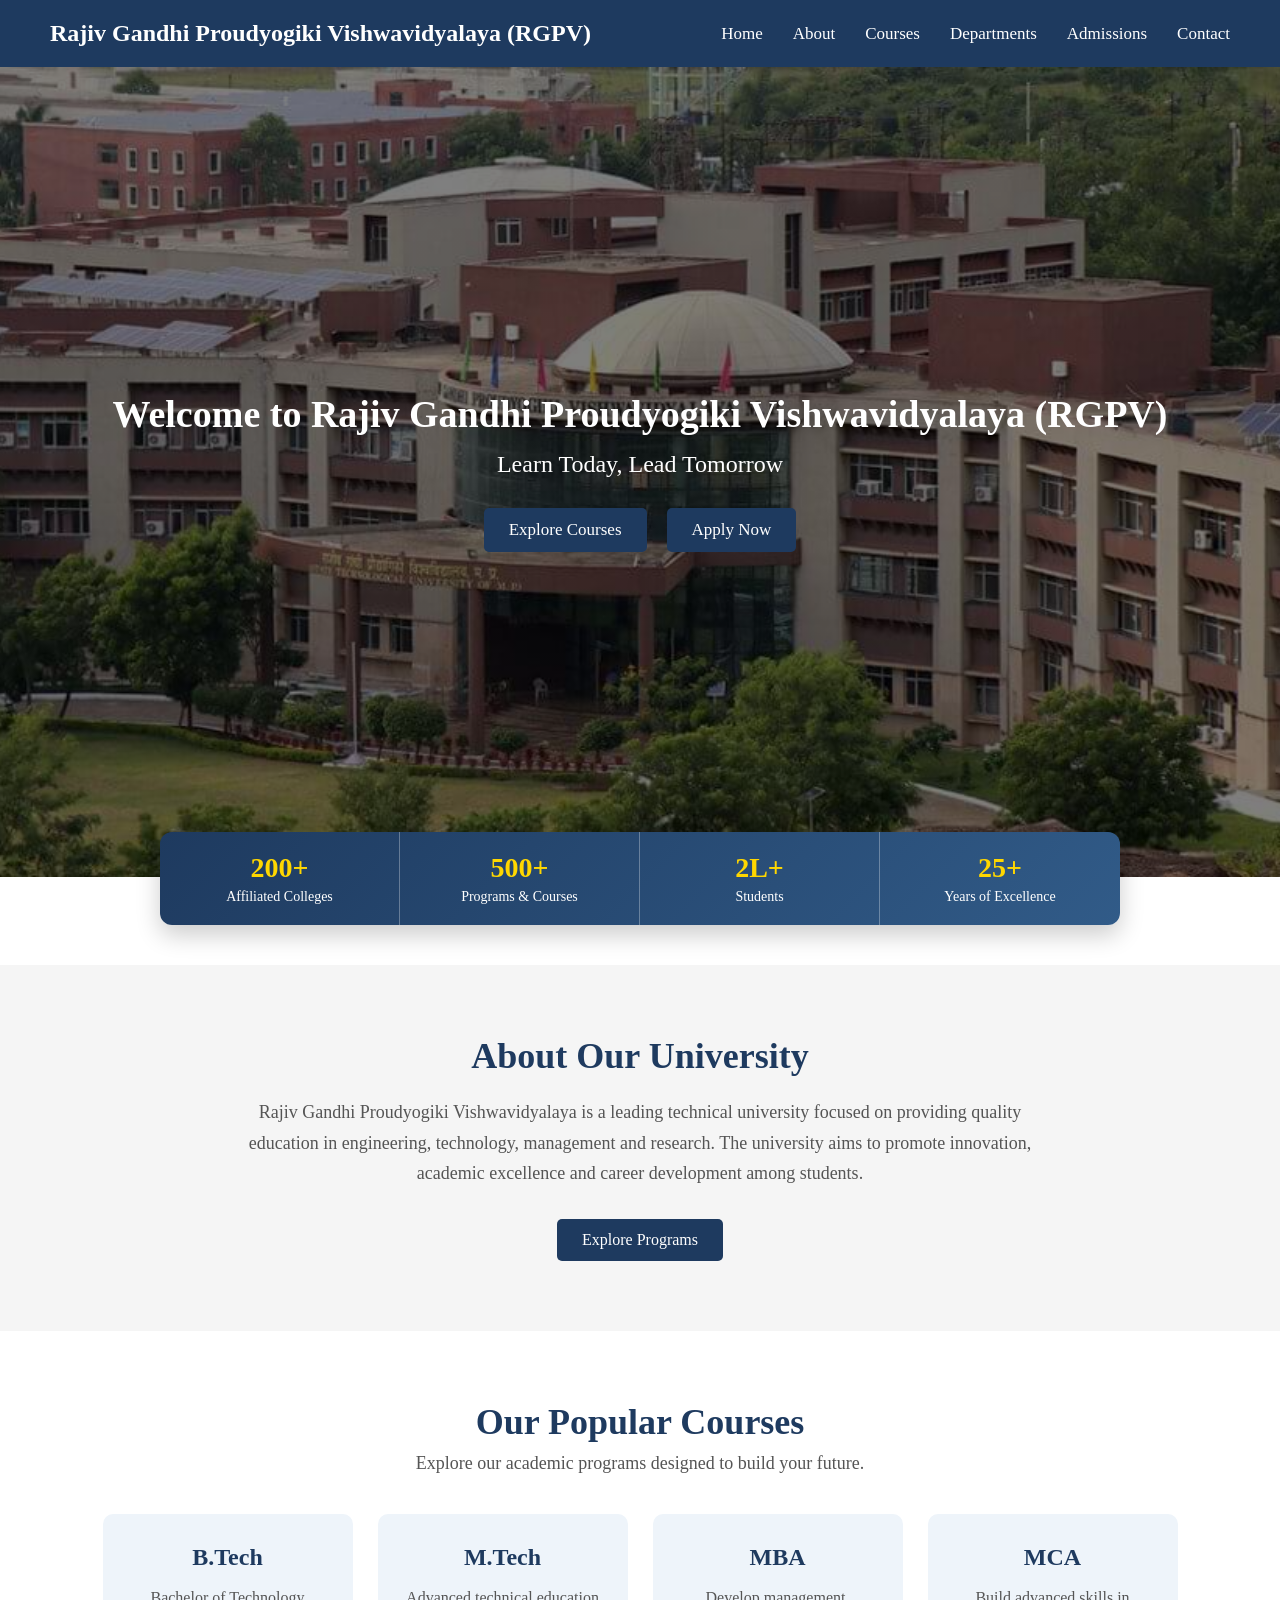
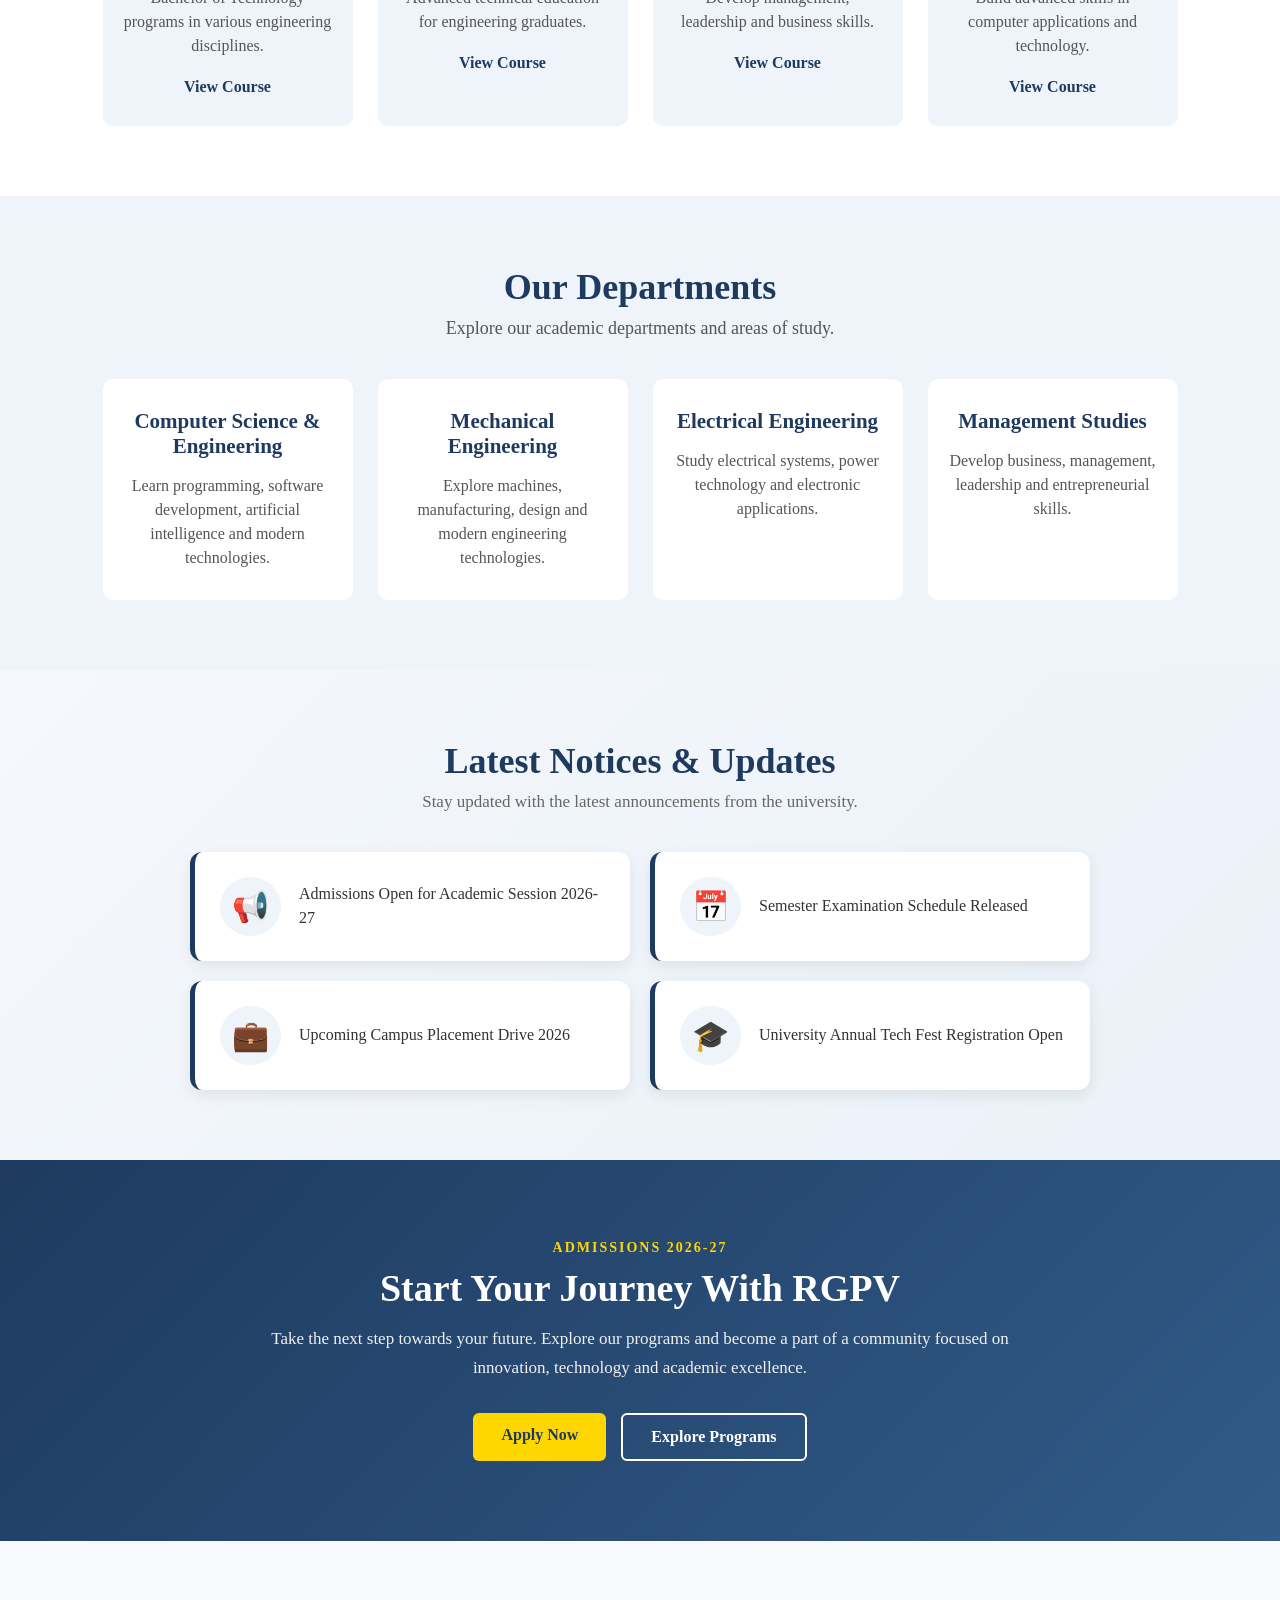
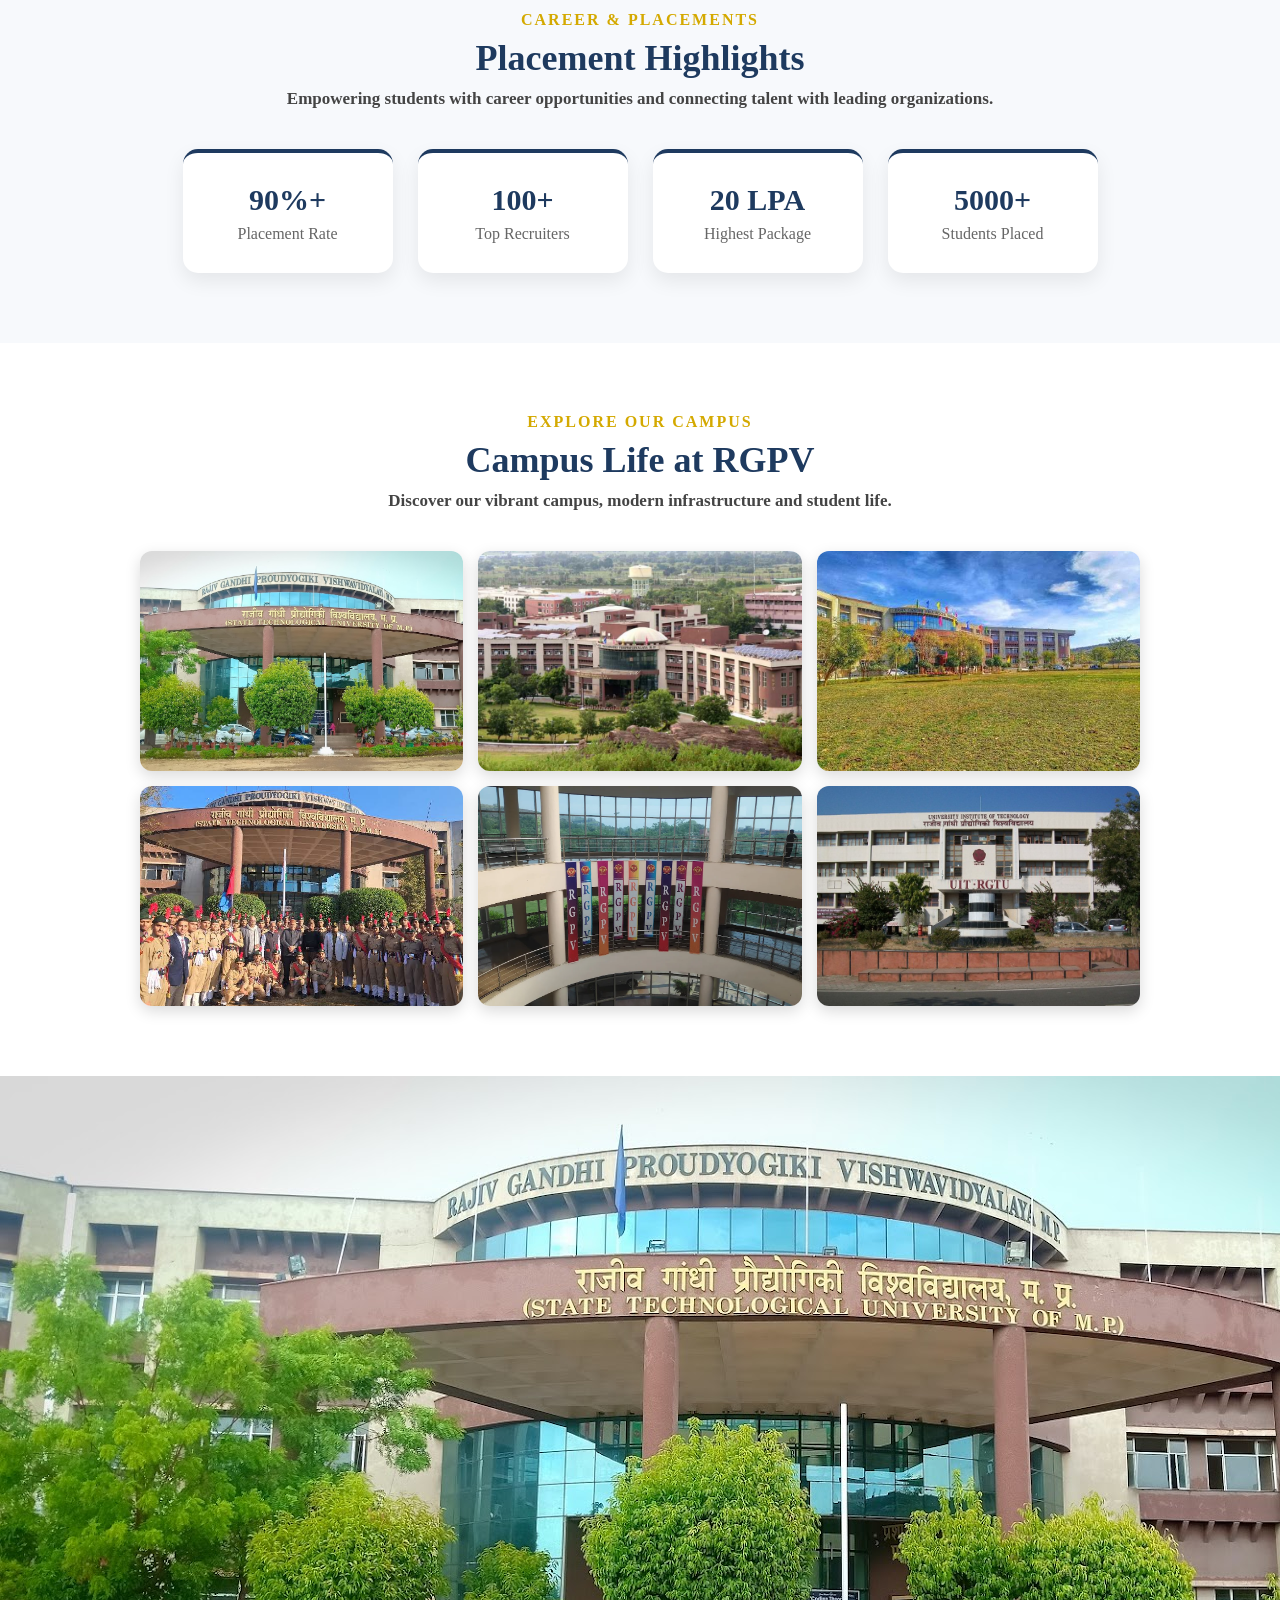
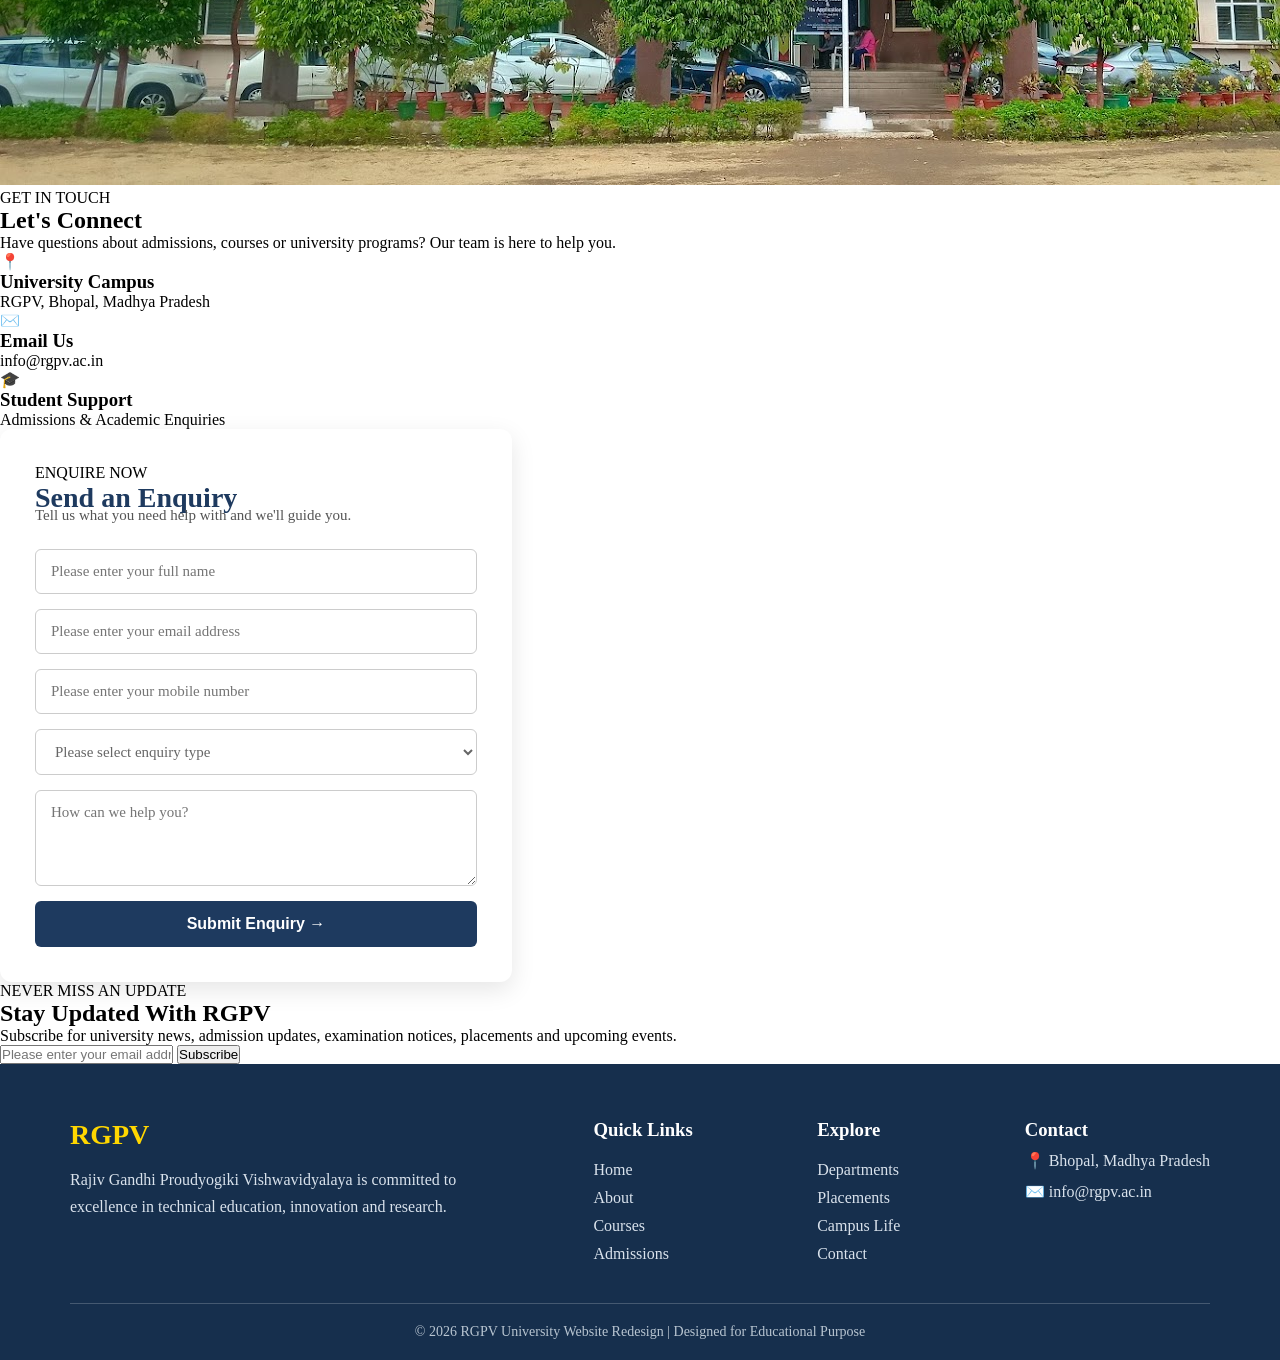
==== index.html @ 6f04a227 "Initial commit - frontend development" ====
<!DOCTYPE html>
<html lang="en">

<head>
    <meta charset="UTF-8">
    <meta name="viewport" content="width=device-width, initial-scale=1.0">

    <title>Rajiv Gandhi Proudyogiki Vishwavidyalaya (RGPV)</title>

    <link rel="stylesheet" href="style.css">
</head>

<body>


    <!-- ================= NAVBAR ================= -->

    <nav class="navbar">

        <div class="logo">
            Rajiv Gandhi Proudyogiki Vishwavidyalaya (RGPV)
        </div>

        <ul class="nav-links">
            <li><a href="#home">Home</a></li>
            <li><a href="#about">About</a></li>
            <li><a href="#courses">Courses</a></li>
            <li><a href="#departments">Departments</a></li>
            <li><a href="#admissions">Admissions</a></li>
            <li><a href="#contact">Contact</a></li>
        </ul>

    </nav>


    <!-- ================= HERO SECTION ================= -->

    <section class="hero" id="home">

        <div class="hero-content">

            <h1>
                Welcome to Rajiv Gandhi Proudyogiki Vishwavidyalaya (RGPV)
            </h1>

            <p>Learn Today, Lead Tomorrow</p>

            <div class="hero-buttons">

                <a href="#courses" class="btn">
                    Explore Courses
                </a>

                <a href="#admissions" class="btn">
                    Apply Now
                </a>

            </div>

        </div>

    </section>


    <!-- ================= UNIVERSITY STATS ================= -->

    <section class="stats">

        <div class="stat-box">
            <h2>200+</h2>
            <p>Affiliated Colleges</p>
        </div>

        <div class="stat-box">
            <h2>500+</h2>
            <p>Programs & Courses</p>
        </div>

        <div class="stat-box">
            <h2>2L+</h2>
            <p>Students</p>
        </div>

        <div class="stat-box">
            <h2>25+</h2>
            <p>Years of Excellence</p>
        </div>

    </section>


    <!-- ================= ABOUT SECTION ================= -->

    <section class="about" id="about">

        <h2>About Our University</h2>

        <p>
            Rajiv Gandhi Proudyogiki Vishwavidyalaya is a leading technical
            university focused on providing quality education in engineering,
            technology, management and research. The university aims to promote
            innovation, academic excellence and career development among students.
        </p>

        <a href="#courses" class="about-btn">
            Explore Programs
        </a>

    </section>


    <!-- ================= COURSES SECTION ================= -->

    <section class="courses" id="courses">

        <h2>Our Popular Courses</h2>

        <p class="course-heading-text">
            Explore our academic programs designed to build your future.
        </p>

        <div class="course-container">

            <div class="course-card">

                <h3>B.Tech</h3>

                <p>
                    Bachelor of Technology programs in various
                    engineering disciplines.
                </p>

                <a href="#contact">View Course</a>

            </div>


            <div class="course-card">

                <h3>M.Tech</h3>

                <p>
                    Advanced technical education for engineering graduates.
                </p>

                <a href="#contact">View Course</a>

            </div>


            <div class="course-card">

                <h3>MBA</h3>

                <p>
                    Develop management, leadership and business skills.
                </p>

                <a href="#contact">View Course</a>

            </div>


            <div class="course-card">

                <h3>MCA</h3>

                <p>
                    Build advanced skills in computer applications
                    and technology.
                </p>

                <a href="#contact">View Course</a>

            </div>

        </div>

    </section>


    <!-- ================= DEPARTMENTS SECTION ================= -->

    <section class="departments" id="departments">

        <h2>Our Departments</h2>

        <p class="department-text">
            Explore our academic departments and areas of study.
        </p>

        <div class="department-container">

            <div class="department-card">

                <h3>Computer Science & Engineering</h3>

                <p>
                    Learn programming, software development,
                    artificial intelligence and modern technologies.
                </p>

            </div>


            <div class="department-card">

                <h3>Mechanical Engineering</h3>

                <p>
                    Explore machines, manufacturing, design
                    and modern engineering technologies.
                </p>

            </div>


            <div class="department-card">

                <h3>Electrical Engineering</h3>

                <p>
                    Study electrical systems, power technology
                    and electronic applications.
                </p>

            </div>


            <div class="department-card">

                <h3>Management Studies</h3>

                <p>
                    Develop business, management, leadership
                    and entrepreneurial skills.
                </p>

            </div>

        </div>

    </section>


    <!-- ================= NOTICE BOARD ================= -->

    <section class="notices" id="notices">

        <h2>Latest Notices & Updates</h2>

        <p class="notice-heading-text">
            Stay updated with the latest announcements from the university.
        </p>

        <div class="notice-container">

            <div class="notice-item">

                <span>📢</span>

                <p>
                    Admissions Open for Academic Session 2026-27
                </p>

            </div>


            <div class="notice-item">

                <span>📅</span>

                <p>
                    Semester Examination Schedule Released
                </p>

            </div>


            <div class="notice-item">

                <span>💼</span>

                <p>
                    Upcoming Campus Placement Drive 2026
                </p>

            </div>


            <div class="notice-item">

                <span>🎓</span>

                <p>
                    University Annual Tech Fest Registration Open
                </p>

            </div>

        </div>

    </section>


    <!-- ================= ADMISSION SECTION ================= -->

    <section class="admission" id="admissions">

        <div class="admission-content">

            <p class="small-heading">
                ADMISSIONS 2026-27
            </p>

            <h2>
                Start Your Journey With RGPV
            </h2>

            <p>
                Take the next step towards your future. Explore our programs
                and become a part of a community focused on innovation,
                technology and academic excellence.
            </p>

            <div class="admission-buttons">

                <a href="#contact" class="apply-btn">
                    Apply Now
                </a>

                <a href="#courses" class="explore-btn">
                    Explore Programs
                </a>

            </div>

        </div>

    </section>


    <!-- ================= PLACEMENT SECTION ================= -->

    <section class="placements" id="placements">

        <p class="placement-small-heading">
            CAREER & PLACEMENTS
        </p>

        <h2>Placement Highlights</h2>

        <p class="placement-text">
            Empowering students with career opportunities and connecting
            talent with leading organizations.
        </p>

        <div class="placement-container">

            <div class="placement-card">
                <h3>90%+</h3>
                <p>Placement Rate</p>
            </div>


            <div class="placement-card">
                <h3>100+</h3>
                <p>Top Recruiters</p>
            </div>


            <div class="placement-card">
                <h3>20 LPA</h3>
                <p>Highest Package</p>
            </div>


            <div class="placement-card">
                <h3>5000+</h3>
                <p>Students Placed</p>
            </div>

        </div>

    </section>


    <!-- ================= CAMPUS GALLERY ================= -->

    <section class="gallery" id="gallery">

        <p class="gallery-small-heading">
            EXPLORE OUR CAMPUS
        </p>

        <h2>Campus Life at RGPV</h2>

        <p class="gallery-text">
            Discover our vibrant campus, modern infrastructure and student life.
        </p>

        <div class="gallery-container">

            <div class="gallery-item">
                <img src="rgpv.jpg" alt="RGPV University Campus">
            </div>

            <div class="gallery-item">
                <img src="campus1.jpg" alt="RGPV Campus View">
            </div>

            <div class="gallery-item">
                <img src="campus2.jfif" alt="RGPV Campus">
            </div>

            <div class="gallery-item">
                <img src="campus3.jfif" alt="RGPV Campus">
            </div>

            <div class="gallery-item">
                <img src="campus4.jfif" alt="RGPV Campus">
            </div>

            <div class="gallery-item">
                <img src="campus5.jpg" alt="RGPV Campus">
            </div>

        </div>

    </section>

<!-- ================= CONTACT SECTION ================= -->

<section class="contact" id="contact">

    <div class="contact-left">

        <div class="contact-image">
            <img src="rgpv.jpg" alt="RGPV University Campus">
        </div>

        <p class="contact-small-heading">GET IN TOUCH</p>

        <h2>Let's Connect</h2>

        <p class="contact-description">
            Have questions about admissions, courses or university programs?
            Our team is here to help you.
        </p>

        <div class="contact-details">

            <div class="contact-detail">
                <span>📍</span>
                <div>
                    <h3>University Campus</h3>
                    <p>RGPV, Bhopal, Madhya Pradesh</p>
                </div>
            </div>

            <div class="contact-detail">
                <span>✉️</span>
                <div>
                    <h3>Email Us</h3>
                    <p>info@rgpv.ac.in</p>
                </div>
            </div>

            <div class="contact-detail">
                <span>🎓</span>
                <div>
                    <h3>Student Support</h3>
                    <p>Admissions & Academic Enquiries</p>
                </div>
            </div>

        </div>

    </div>


    <div class="contact-form">

        <p class="form-small-heading">ENQUIRE NOW</p>

        <h2>Send an Enquiry</h2>

        <p class="form-text">
            Tell us what you need help with and we'll guide you.
        </p>

        <form>

            <input type="text"
                   placeholder="Please enter your full name"
                   required>

            <input type="email"
                   placeholder="Please enter your email address"
                   required>

            <input type="tel"
                   placeholder="Please enter your mobile number"
                   required>

            <select required>
                <option value="">Please select enquiry type</option>
                <option>Admission Enquiry</option>
                <option>Course Information</option>
                <option>Examination Related</option>
                <option>Placement Enquiry</option>
                <option>Other</option>
            </select>

            <textarea rows="4"
                      placeholder="How can we help you?"
                      required></textarea>

            <button type="submit">Submit Enquiry →</button>

        </form>

    </div>

</section>

    <!-- ================= NEWSLETTER ================= -->

    <section class="newsletter">

        <div class="newsletter-content">

            <p class="newsletter-small-heading">
                NEVER MISS AN UPDATE
            </p>

            <h2>Stay Updated With RGPV</h2>

            <p>
                Subscribe for university news, admission updates,
                examination notices, placements and upcoming events.
            </p>


            <div class="newsletter-form">

                <input
                    type="email"
                    placeholder="Please enter your email address"
                >

                <button type="button">
                    Subscribe
                </button>

            </div>

        </div>

    </section>


    <!-- ================= FOOTER ================= -->

    <footer class="footer">

        <div class="footer-container">


            <!-- ABOUT -->

            <div class="footer-about">

                <h2>RGPV</h2>

                <p>
                    Rajiv Gandhi Proudyogiki Vishwavidyalaya is committed
                    to excellence in technical education, innovation
                    and research.
                </p>

            </div>


            <!-- QUICK LINKS -->

            <div class="footer-links">

                <h3>Quick Links</h3>

                <a href="#home">Home</a>

                <a href="#about">About</a>

                <a href="#courses">Courses</a>

                <a href="#admissions">Admissions</a>

            </div>


            <!-- EXPLORE -->

            <div class="footer-links">

                <h3>Explore</h3>

                <a href="#departments">Departments</a>

                <a href="#placements">Placements</a>

                <a href="#gallery">Campus Life</a>

                <a href="#contact">Contact</a>

            </div>


            <!-- CONTACT -->

            <div class="footer-contact">

                <h3>Contact</h3>

                <p>
                    📍 Bhopal, Madhya Pradesh
                </p>

                <p>
                    ✉️ info@rgpv.ac.in
                </p>

            </div>

        </div>


        <div class="footer-bottom">

            <p>
                © 2026 RGPV University Website Redesign |
                Designed for Educational Purpose
            </p>

        </div>

    </footer>


</body>

</html>
---- style.css ----
/* Removes default margin and padding */
html {
    scroll-behavior: smooth;
}
* {
    margin: 0;
    padding: 0;
    box-sizing: border-box;
}


/* NAVBAR */

.navbar {
    display: flex;
    justify-content: space-between;
    align-items: center;
    background-color: #1e3a5f;
    padding: 20px 50px;
}


/* UNIVERSITY LOGO / NAME */

.logo {
    color: white;
    font-size: 24px;
    font-weight: bold;
}


/* NAVBAR LINKS */

.nav-links {
    display: flex;
    list-style: none;
    gap: 30px;
}

.nav-links a {
    color: white;
    text-decoration: none;
    font-size: 17px;
}


/* NAVBAR HOVER EFFECT */

.nav-links a:hover {
    color: #ffd700;
}


/* HERO SECTION */

.hero {
    height: 90vh;

    background-image: linear-gradient(
        rgba(0, 0, 0, 0.5),
        rgba(0, 0, 0, 0.5)
    ),
    url("rgpv2.jpg");

    background-size: cover;
    background-position: center;

    display: flex;
    justify-content: center;
    align-items: center;
    text-align: center;
}


/* HERO MAIN HEADING */

.hero-content h1 {
    font-size: 38px;
    color: white;
    margin-bottom: 15px;
}


/* HERO PARAGRAPH */

.hero-content p {
    font-size: 24px;
    color: white;
    margin-bottom: 30px;
}


/* HERO BUTTONS CONTAINER */

.hero-buttons {
    display: flex;
    justify-content: center;
    gap: 20px;
}


/* BUTTON DESIGN */

.btn {
    background-color: #1e3a5f;
    color: white;
    padding: 12px 25px;
    text-decoration: none;
    border-radius: 5px;
    font-size: 17px;
}


/* BUTTON HOVER EFFECT */

.btn:hover {
    background-color: #ffd700;
    color: #1e3a5f;
}

/* ABOUT SECTION */

.about {
    padding: 70px 100px;
    text-align: center;
    background-color: #f5f5f5;
}

.about h2 {
    font-size: 36px;
    color: #1e3a5f;
    margin-bottom: 20px;
}

.about p {
    font-size: 18px;
    color: #555;
    line-height: 1.7;
    max-width: 800px;
    margin: 0 auto 30px;
}

.about-btn {
    display: inline-block;
    background-color: #1e3a5f;
    color: white;
    padding: 12px 25px;
    text-decoration: none;
    border-radius: 5px;
}

.about-btn:hover {
    background-color: #ffd700;
    color: #1e3a5f;
}

/* COURSES SECTION */

.courses {
    padding: 70px 50px;
    text-align: center;
    background-color: white;
}

.courses h2 {
    font-size: 36px;
    color: #1e3a5f;
    margin-bottom: 10px;
}

.course-heading-text {
    font-size: 18px;
    color: #555;
    margin-bottom: 40px;
}

/* COURSE CARDS CONTAINER */

.course-container {
    display: flex;
    justify-content: center;
    gap: 25px;
}

/* INDIVIDUAL COURSE CARD */

.course-card {
    width: 250px;
    padding: 30px 20px;
   background-color: #eef4fa;
    border-radius: 10px;
}

.course-card h3 {
    font-size: 24px;
    color: #1e3a5f;
    margin-bottom: 15px;
}

.course-card p {
    color: #555;
    line-height: 1.5;
    margin-bottom: 20px;
}

.course-card a {
    color: #1e3a5f;
    text-decoration: none;
    font-weight: bold;
}

/* CARD HOVER EFFECT */

.course-card:hover {
    transform: translateY(-10px);
    box-shadow: 0 10px 20px rgba(0, 0, 0, 0.2);
}

/* DEPARTMENTS SECTION */

.departments {
    padding: 70px 50px;
    text-align: center;
    background-color: #eef4fa;
}

.departments h2 {
    font-size: 36px;
    color: #1e3a5f;
    margin-bottom: 10px;
}

.department-text {
    font-size: 18px;
    color: #555;
    margin-bottom: 40px;
}

.department-container {
    display: flex;
    justify-content: center;
    gap: 25px;
}

.department-card {
    width: 250px;
    padding: 30px 20px;
    background-color: white;
    border-radius: 10px;
    transition: 0.3s;
}

.department-card h3 {
    color: #1e3a5f;
    font-size: 21px;
    margin-bottom: 15px;
}

.department-card p {
    color: #555;
    line-height: 1.5;
}

.department-card:hover {
    transform: translateY(-10px);
    box-shadow: 0 10px 20px rgba(0, 0, 0, 0.2);
}

/* NOTICE BOARD SECTION */

.notices {
    padding: 70px 50px;
    text-align: center;
    background: linear-gradient(135deg, #f5f8fc, #eaf1f8);
}

.notices h2 {
    font-size: 36px;
    color: #1e3a5f;
    margin-bottom: 10px;
}

.notice-heading-text {
    font-size: 17px;
    color: #666;
    margin-bottom: 40px;
}

/* NOTICE CARDS CONTAINER */

.notice-container {
    max-width: 900px;
    margin: auto;

    display: grid;
    grid-template-columns: repeat(2, 1fr);
    gap: 20px;
}

/* EACH NOTICE CARD */

.notice-item {
    display: flex;
    align-items: center;
    gap: 18px;

    background-color: white;
    padding: 25px;

    border-radius: 12px;
    border-left: 5px solid #1e3a5f;

    text-align: left;

    box-shadow: 0 5px 15px rgba(0, 0, 0, 0.08);

    transition: 0.3s;
}

/* NOTICE ICON */

.notice-item span {
    font-size: 30px;

    background-color: #eef4fa;
    padding: 12px;

    border-radius: 50%;
}

/* NOTICE TEXT */

.notice-item p {
    font-size: 16px;
    color: #333;
    line-height: 1.5;
}

/* HOVER EFFECT */

.notice-item:hover {
    transform: translateY(-7px);
    border-left-color: #ffd700;

    box-shadow: 0 12px 25px rgba(30, 58, 95, 0.18);
}


/* UNIVERSITY STATS */

.stats {
    width: 75%;
    margin: -45px auto 40px;
    position: relative;
    z-index: 10;
    display: flex;
    justify-content: center;
    background: linear-gradient(135deg, #1e3a5f, #315b88);
    border-radius: 12px;
    box-shadow: 0 10px 25px rgba(0, 0, 0, 0.2);
}

.stat-box {
    width: 25%;
    padding: 20px 10px;
    text-align: center;
    border-right: 1px solid rgba(255, 255, 255, 0.3);
    transition: 0.3s;
}

.stat-box:last-child {
    border-right: none;
}

.stat-box h2 {
    font-size: 28px;
    color: #ffd700;
    margin-bottom: 5px;
}

.stat-box p {
    font-size: 14px;
    color: white;
}

.stat-box:hover {
    background-color: rgba(255, 255, 255, 0.12);
    transform: translateY(-5px);
}

/* ADMISSION SECTION */

.admission {
    padding: 80px 50px;
    text-align: center;

    background: linear-gradient(
        135deg,
        #1e3a5f,
        #315b88
    );

    color: white;
}

.admission-content {
    max-width: 750px;
    margin: auto;
}

.small-heading {
    color: #ffd700;
    font-size: 14px;
    font-weight: bold;
    letter-spacing: 2px;
    margin-bottom: 10px;
}

.admission h2 {
    font-size: 38px;
    margin-bottom: 15px;
}

.admission-content > p:not(.small-heading) {
    font-size: 17px;
    line-height: 1.7;
    color: #f1f1f1;
    margin-bottom: 30px;
}

.admission-buttons {
    display: flex;
    justify-content: center;
    gap: 15px;
}

.apply-btn,
.explore-btn {
    padding: 13px 28px;
    border-radius: 6px;
    text-decoration: none;
    font-weight: bold;
    transition: 0.3s;
}

.apply-btn {
    background-color: #ffd700;
    color: #1e3a5f;
}

.explore-btn {
    border: 2px solid white;
    color: white;
}

.apply-btn:hover {
    transform: translateY(-3px);
    background-color: white;
}

.explore-btn:hover {
    background-color: white;
    color: #1e3a5f;
}

/* PLACEMENT SECTION */

.placements {
    padding: 70px 50px;
    text-align: center;
    background-color: #f7f9fc;
}

.placement-small-heading {
    color: #d4a900;
   font-size: 16px color pink;
    font-weight: bold;
    letter-spacing: 2px;
    margin-bottom: 8px;
}

.placements h2 {
    font-size: 36px;
    color: #1e3a5f;
    margin-bottom: 10px;
}

.placement-text {
    color: #444;
    font-size: 17px;
    font-weight: 600;
    margin-bottom: 40px;
}
/* PLACEMENT CARDS */

.placement-container {
    display: flex;
    justify-content: center;
    gap: 25px;
}

.placement-card {
    width: 210px;
    padding: 30px 20px;

    background-color: white;

    border-radius: 15px;
    border-top: 4px solid #1e3a5f;

    box-shadow: 0 8px 20px rgba(0, 0, 0, 0.08);

    transition: 0.3s;
}

.placement-card h3 {
    font-size: 30px;
    color: #1e3a5f;
    margin-bottom: 8px;
}

.placement-card p {
    color: #666;
    font-size: 16px;
}

/* PLACEMENT CARD HOVER */

.placement-card:hover {
    transform: translateY(-8px);

    border-top-color: #ffd700;

    box-shadow: 0 15px 30px rgba(30, 58, 95, 0.18);
}

/* CAMPUS GALLERY */

.gallery {
    padding: 70px 60px;
    text-align: center;
    background-color: white;
}

.gallery-small-heading {
    color: #d4a900;
    font-size: 16px;
    font-weight: bold;
    letter-spacing: 2px;
    margin-bottom: 8px;
}

.gallery h2 {
    font-size: 36px;
    color: #1e3a5f;
    margin-bottom: 10px;
}

.gallery-text {
    color: #444;
    font-size: 17px;
    font-weight: 600;
    margin-bottom: 40px;
}

/* GALLERY GRID */

.gallery-container {
    max-width: 1000px;
    margin: auto;

    display: grid;
    grid-template-columns: repeat(3, 1fr);
    gap: 15px;
}

/* IMAGE BOX */

.gallery-item {
    height: 220px;
    overflow: hidden;
    border-radius: 12px;
    box-shadow: 0 5px 15px rgba(0, 0, 0, 0.15);
}

/* IMAGE */

.gallery-item img {
    width: 100%;
    height: 100%;
    object-fit: cover;

    transition: transform 0.5s;
}

/* IMAGE HOVER EFFECT */

.gallery-item:hover img {
    transform: scale(1.1);
}

.form-text {
    color: #666;
    font-size: 15px;
    margin-top: -15px;
    margin-bottom: 25px;
}

.form-row {
    display: flex;
    gap: 15px;
}

.form-row input,
.form-row select {
    width: 50%;
}

.contact-form select {
    padding: 14px;
    border: 1px solid #ddd;
    border-radius: 6px;
    font-size: 15px;
    color: #666;
    outline: none;
    background-color: white;
}

.contact-form select:focus {
    border-color: #1e3a5f;
}

/* FOOTER */

.footer {
    background-color: #162f4d;
    color: white;
    padding: 55px 70px 0;
}

.footer-container {
    display: flex;
    justify-content: space-between;
    gap: 50px;
    padding-bottom: 40px;
}

.footer-about {
    width: 35%;
}

.footer-about h2 {
    color: #ffd700;
    font-size: 28px;
    margin-bottom: 15px;
}

.footer-about p {
    color: #d9e2ec;
    line-height: 1.7;
}

.footer-links {
    display: flex;
    flex-direction: column;
    gap: 10px;
}

.footer-links h3,
.footer-contact h3 {
    color: white;
    margin-bottom: 10px;
}

.footer-links a {
    color: #d9e2ec;
    text-decoration: none;
    transition: 0.3s;
}

.footer-links a:hover {
    color: #ffd700;
    transform: translateX(5px);
}

.footer-contact p {
    color: #d9e2ec;
    margin-bottom: 12px;
}

.footer-bottom {
    text-align: center;
    padding: 20px;
    border-top: 1px solid rgba(255, 255, 255, 0.2);
    color: #b8c5d1;
    font-size: 14px;
}

/* CONTACT FORM */

.contact-form {
    width: 40%;
    background-color: white;
    padding: 35px;
    border-radius: 12px;
    box-shadow: 0 8px 25px rgba(0, 0, 0, 0.1);
}

.contact-form h2 {
    color: #1e3a5f;
    font-size: 28px;
    margin-bottom: 8px;
}

.form-text {
    color: #555;
    font-size: 15px;
    margin-bottom: 25px;
}

.contact-form form {
    display: flex;
    flex-direction: column;
    gap: 15px;
}

.contact-form input,
.contact-form select,
.contact-form textarea {
    width: 100%;
    padding: 13px 15px;
    border: 1px solid #ccc;
    border-radius: 6px;
    font-size: 15px;
    font-family: inherit;
    box-sizing: border-box;
    outline: none;
}

.contact-form textarea {
    resize: vertical;
}

.contact-form input:focus,
.contact-form select:focus,
.contact-form textarea:focus {
    border-color: #1e3a5f;
}

.contact-form button {
    width: 100%;
    padding: 14px;
    background-color: #1e3a5f;
    color: white;
    border: none;
    border-radius: 6px;
    font-size: 16px;
    font-weight: bold;
    cursor: pointer;
}

.contact-form button:hover {
    background-color: #ffd700;
    color: #1e3a5f;
}
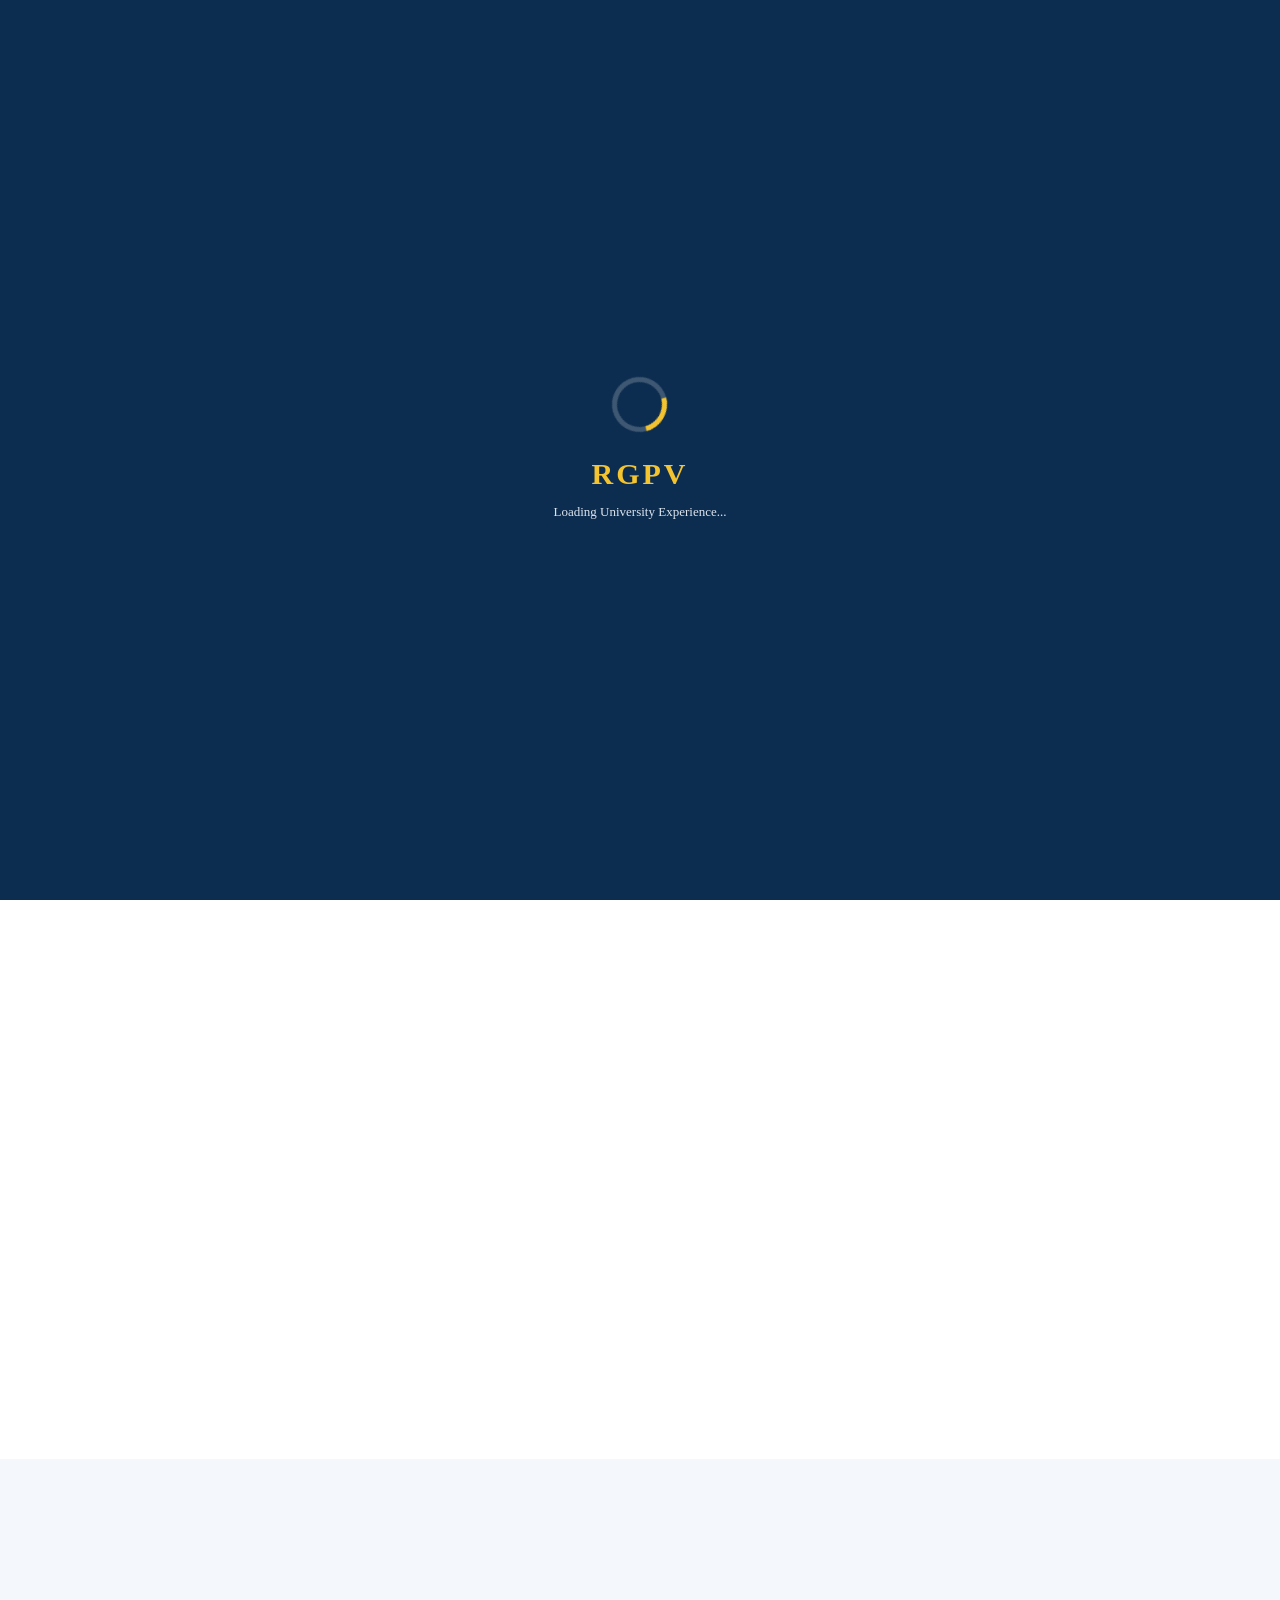
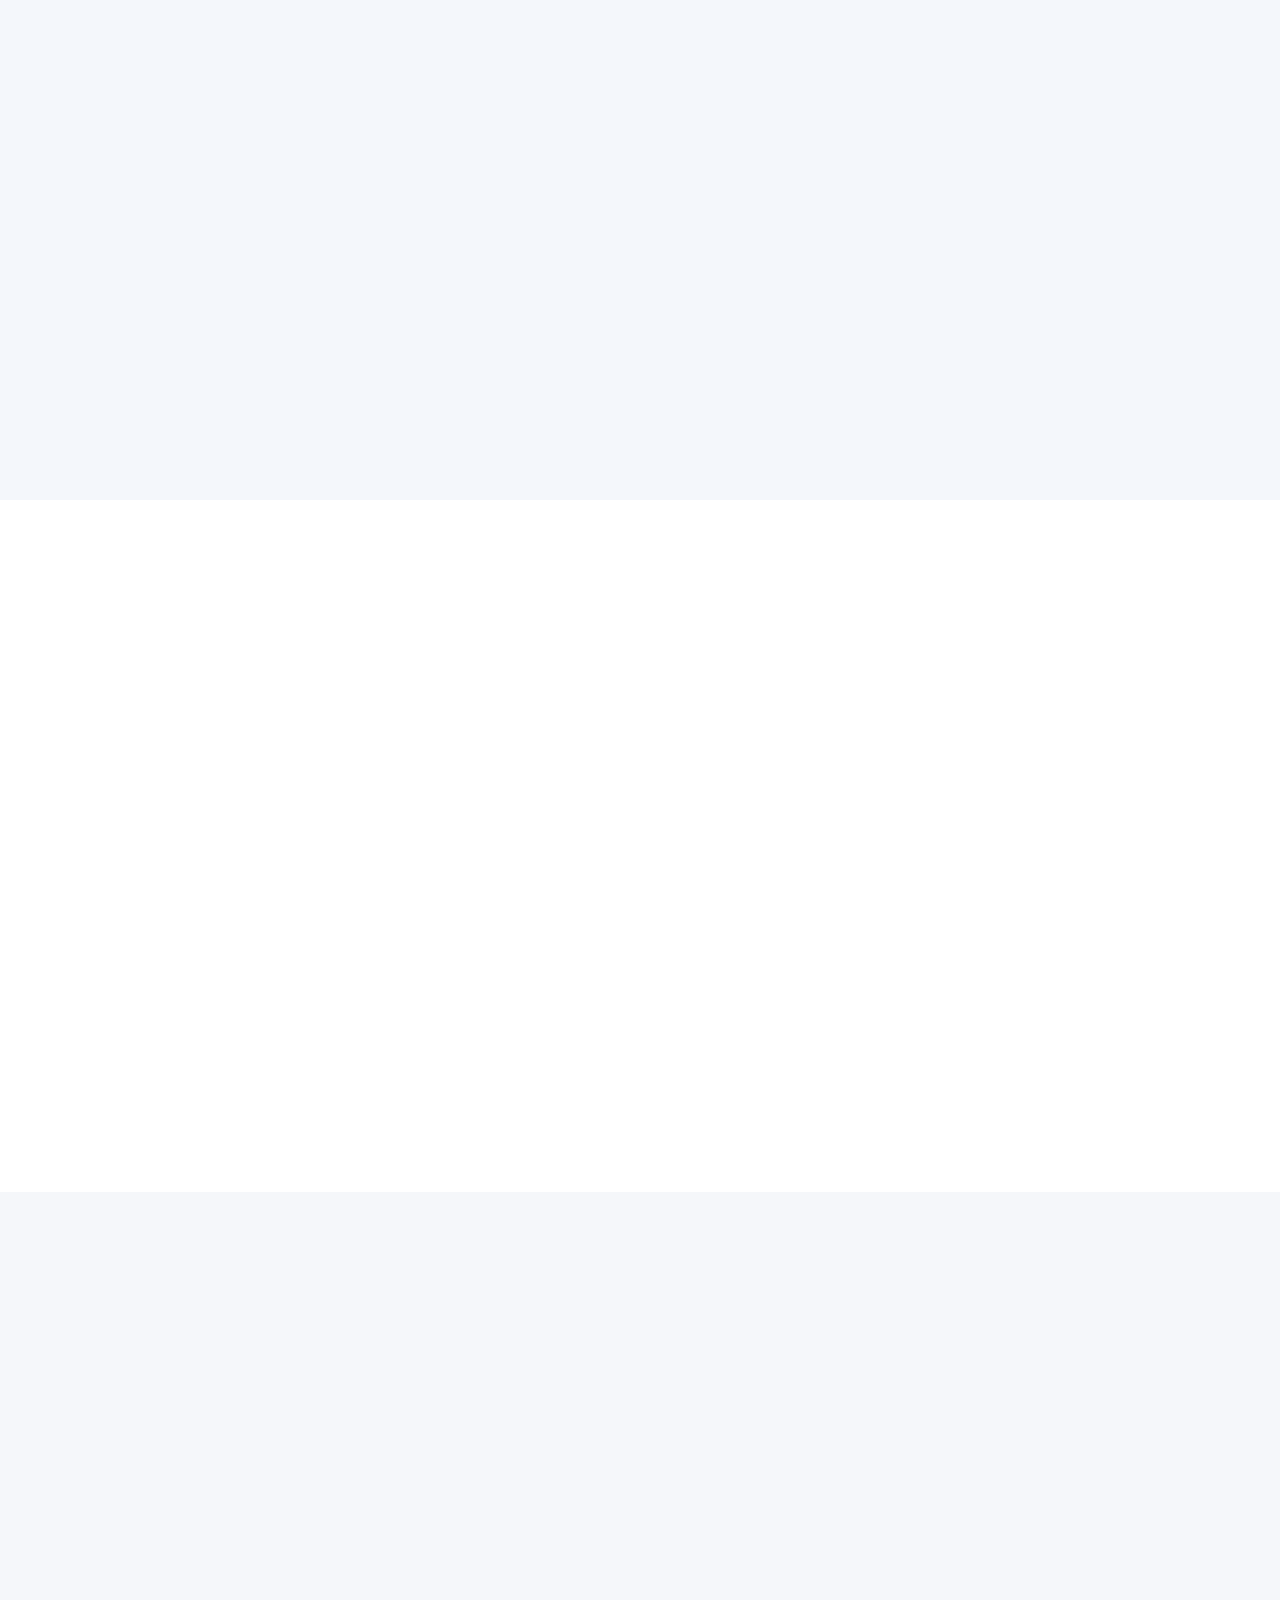
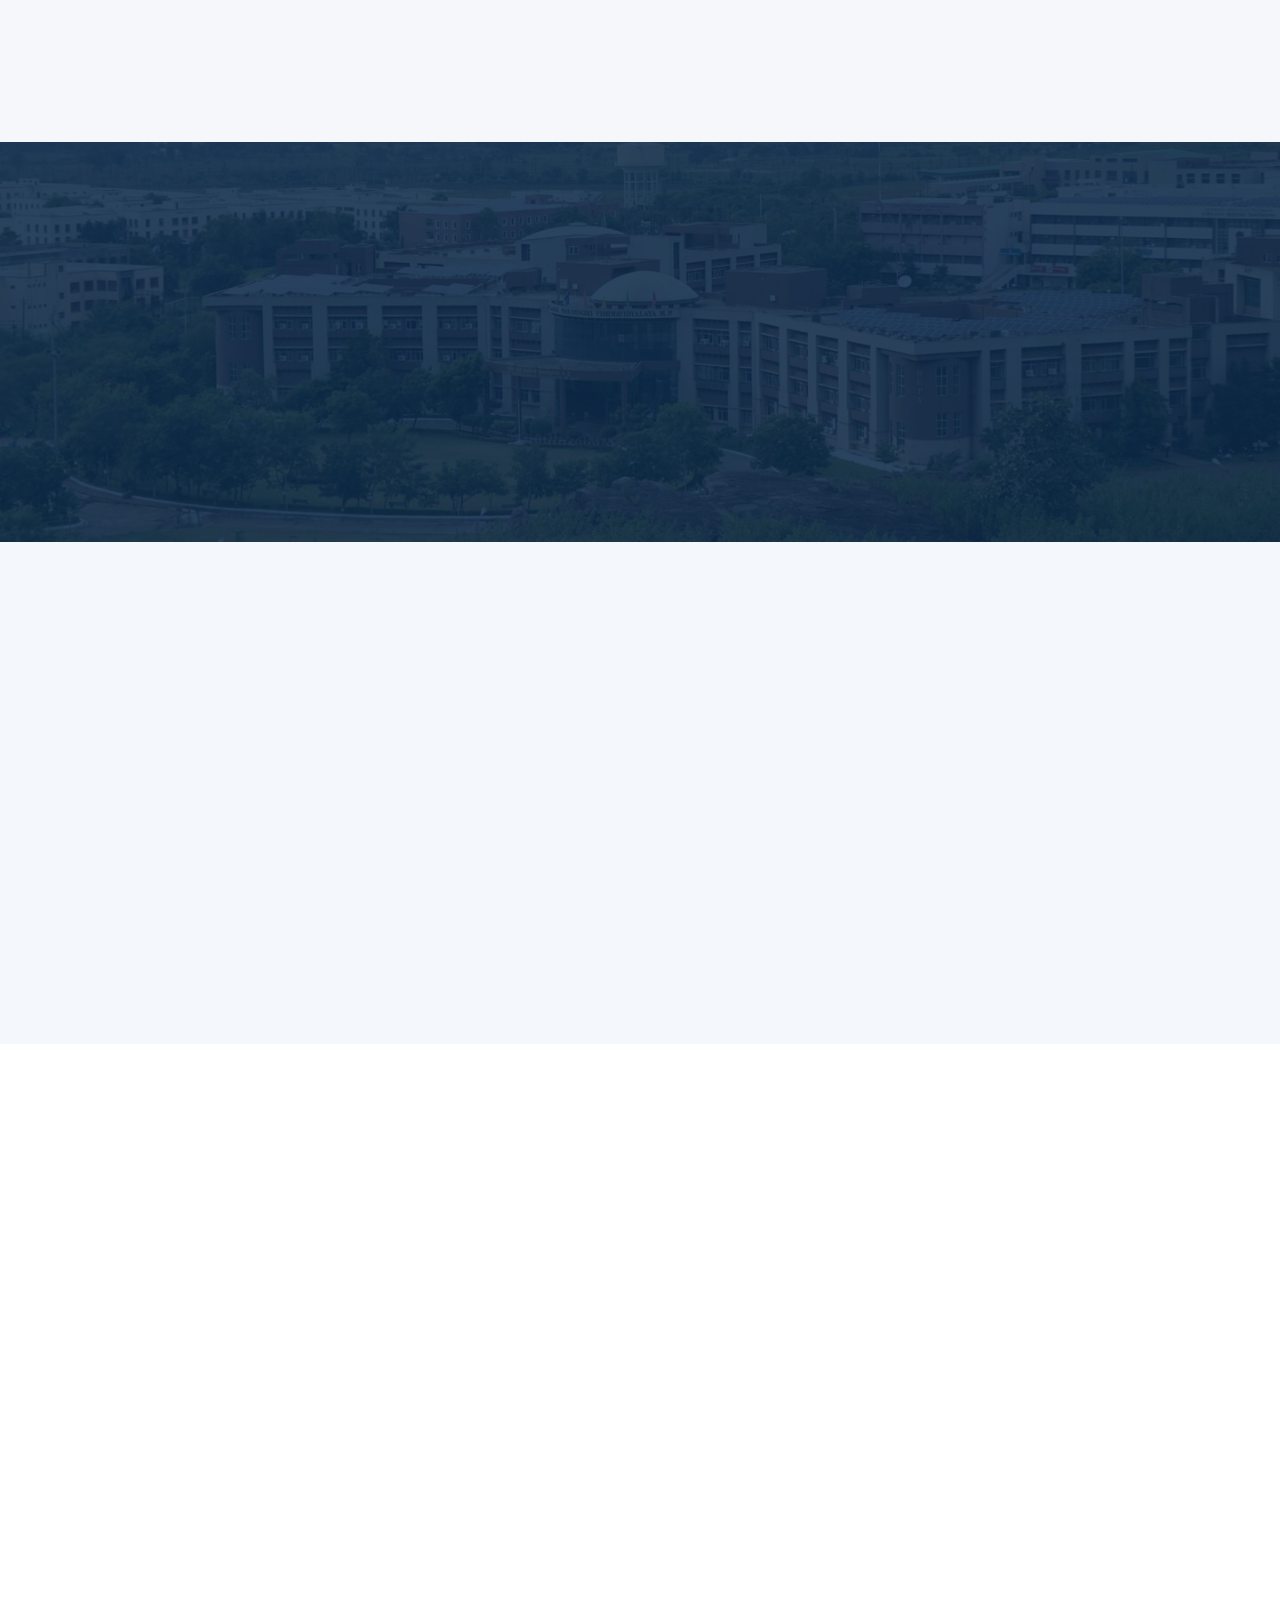
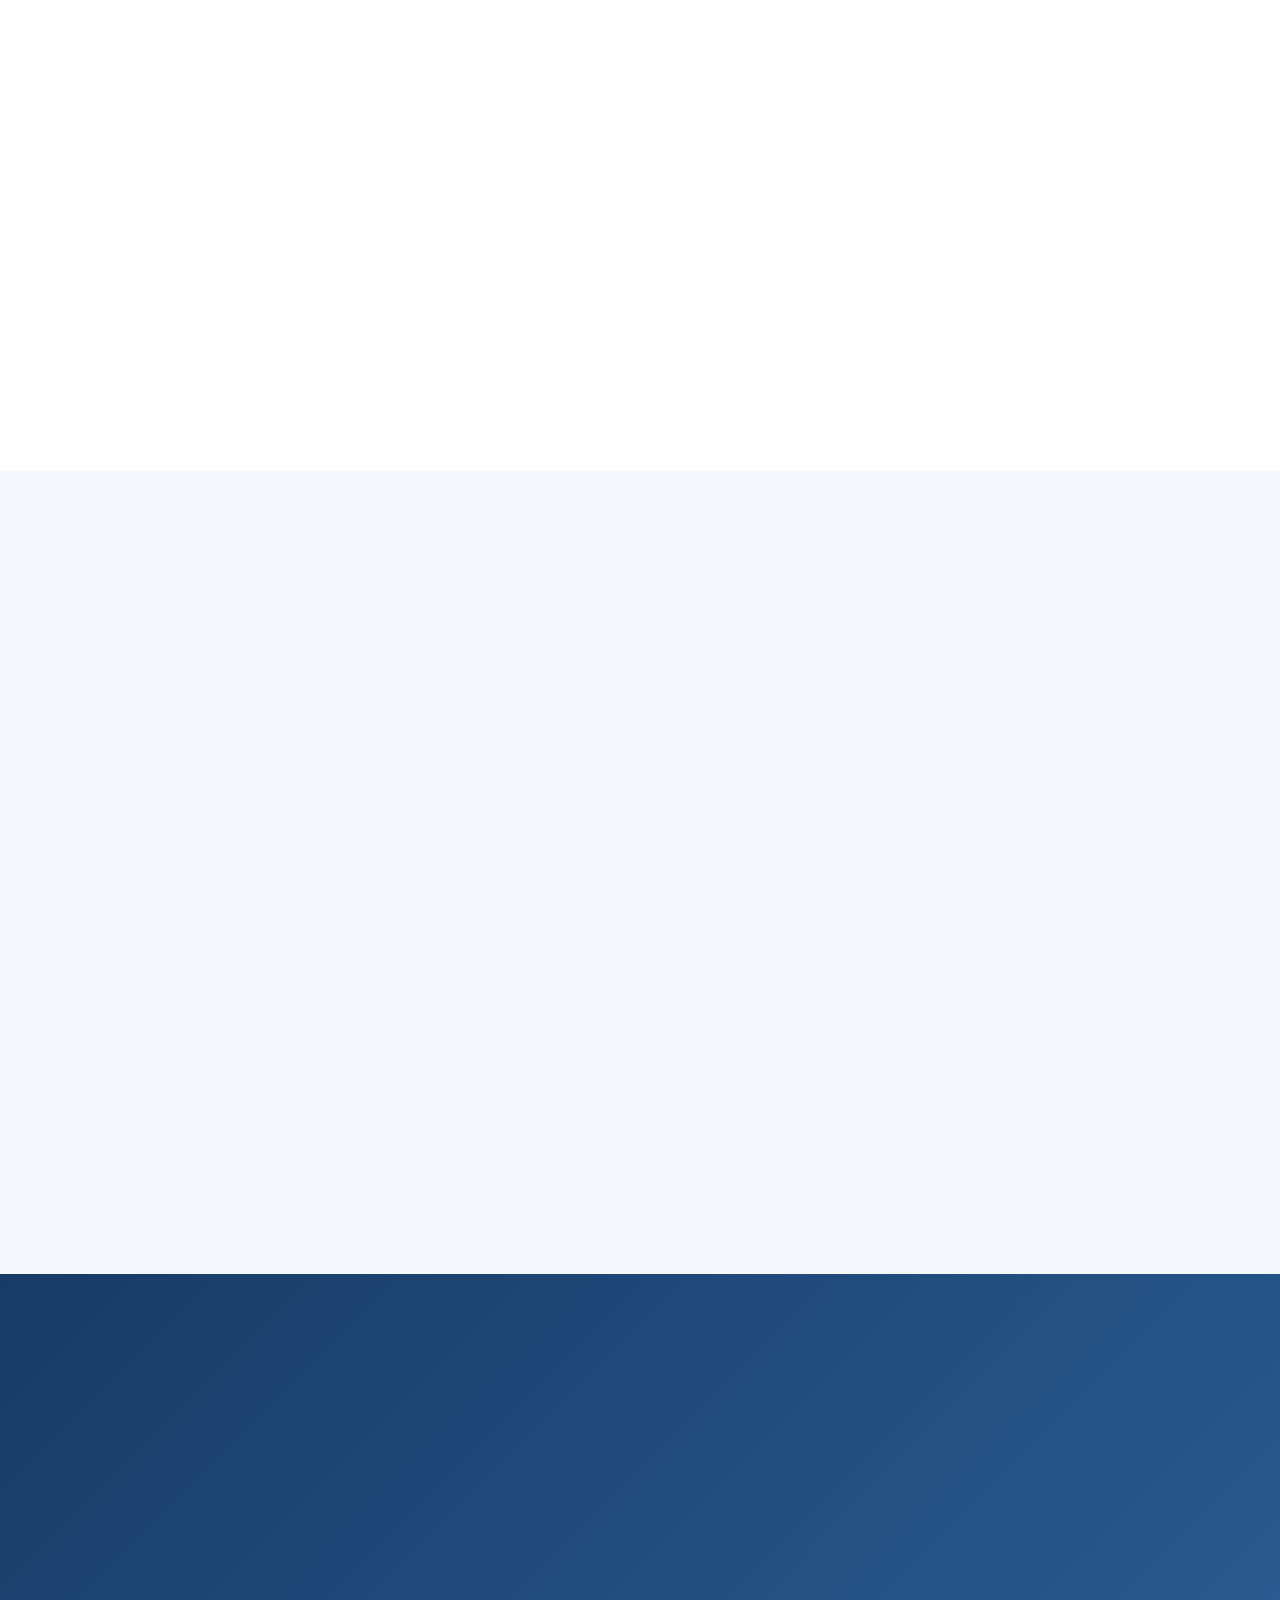
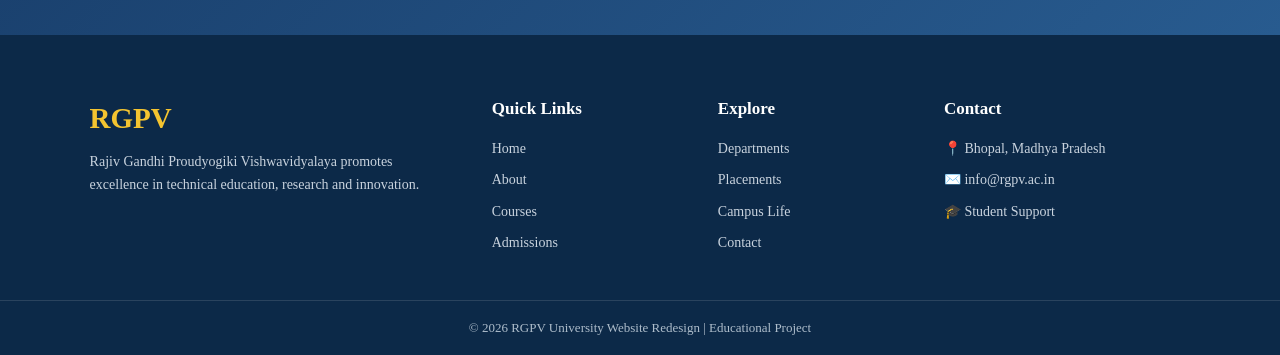
==== commit 03315006: "Configure Railway full-stack deployment" ====
--- a/index.html
+++ b/index.html
@@ -1,652 +1,12 @@
 <!DOCTYPE html>
 <html lang="en">
-
 <head>
     <meta charset="UTF-8">
     <meta name="viewport" content="width=device-width, initial-scale=1.0">
-
-    <title>Rajiv Gandhi Proudyogiki Vishwavidyalaya (RGPV)</title>
-
-    <link rel="stylesheet" href="style.css">
+    <meta http-equiv="refresh" content="0; url=indexxx.html">
+    <title>RGPV University Portal</title>
 </head>
-
 <body>
-
-
-    <!-- ================= NAVBAR ================= -->
-
-    <nav class="navbar">
-
-        <div class="logo">
-            Rajiv Gandhi Proudyogiki Vishwavidyalaya (RGPV)
-        </div>
-
-        <ul class="nav-links">
-            <li><a href="#home">Home</a></li>
-            <li><a href="#about">About</a></li>
-            <li><a href="#courses">Courses</a></li>
-            <li><a href="#departments">Departments</a></li>
-            <li><a href="#admissions">Admissions</a></li>
-            <li><a href="#contact">Contact</a></li>
-        </ul>
-
-    </nav>
-
-
-    <!-- ================= HERO SECTION ================= -->
-
-    <section class="hero" id="home">
-
-        <div class="hero-content">
-
-            <h1>
-                Welcome to Rajiv Gandhi Proudyogiki Vishwavidyalaya (RGPV)
-            </h1>
-
-            <p>Learn Today, Lead Tomorrow</p>
-
-            <div class="hero-buttons">
-
-                <a href="#courses" class="btn">
-                    Explore Courses
-                </a>
-
-                <a href="#admissions" class="btn">
-                    Apply Now
-                </a>
-
-            </div>
-
-        </div>
-
-    </section>
-
-
-    <!-- ================= UNIVERSITY STATS ================= -->
-
-    <section class="stats">
-
-        <div class="stat-box">
-            <h2>200+</h2>
-            <p>Affiliated Colleges</p>
-        </div>
-
-        <div class="stat-box">
-            <h2>500+</h2>
-            <p>Programs & Courses</p>
-        </div>
-
-        <div class="stat-box">
-            <h2>2L+</h2>
-            <p>Students</p>
-        </div>
-
-        <div class="stat-box">
-            <h2>25+</h2>
-            <p>Years of Excellence</p>
-        </div>
-
-    </section>
-
-
-    <!-- ================= ABOUT SECTION ================= -->
-
-    <section class="about" id="about">
-
-        <h2>About Our University</h2>
-
-        <p>
-            Rajiv Gandhi Proudyogiki Vishwavidyalaya is a leading technical
-            university focused on providing quality education in engineering,
-            technology, management and research. The university aims to promote
-            innovation, academic excellence and career development among students.
-        </p>
-
-        <a href="#courses" class="about-btn">
-            Explore Programs
-        </a>
-
-    </section>
-
-
-    <!-- ================= COURSES SECTION ================= -->
-
-    <section class="courses" id="courses">
-
-        <h2>Our Popular Courses</h2>
-
-        <p class="course-heading-text">
-            Explore our academic programs designed to build your future.
-        </p>
-
-        <div class="course-container">
-
-            <div class="course-card">
-
-                <h3>B.Tech</h3>
-
-                <p>
-                    Bachelor of Technology programs in various
-                    engineering disciplines.
-                </p>
-
-                <a href="#contact">View Course</a>
-
-            </div>
-
-
-            <div class="course-card">
-
-                <h3>M.Tech</h3>
-
-                <p>
-                    Advanced technical education for engineering graduates.
-                </p>
-
-                <a href="#contact">View Course</a>
-
-            </div>
-
-
-            <div class="course-card">
-
-                <h3>MBA</h3>
-
-                <p>
-                    Develop management, leadership and business skills.
-                </p>
-
-                <a href="#contact">View Course</a>
-
-            </div>
-
-
-            <div class="course-card">
-
-                <h3>MCA</h3>
-
-                <p>
-                    Build advanced skills in computer applications
-                    and technology.
-                </p>
-
-                <a href="#contact">View Course</a>
-
-            </div>
-
-        </div>
-
-    </section>
-
-
-    <!-- ================= DEPARTMENTS SECTION ================= -->
-
-    <section class="departments" id="departments">
-
-        <h2>Our Departments</h2>
-
-        <p class="department-text">
-            Explore our academic departments and areas of study.
-        </p>
-
-        <div class="department-container">
-
-            <div class="department-card">
-
-                <h3>Computer Science & Engineering</h3>
-
-                <p>
-                    Learn programming, software development,
-                    artificial intelligence and modern technologies.
-                </p>
-
-            </div>
-
-
-            <div class="department-card">
-
-                <h3>Mechanical Engineering</h3>
-
-                <p>
-                    Explore machines, manufacturing, design
-                    and modern engineering technologies.
-                </p>
-
-            </div>
-
-
-            <div class="department-card">
-
-                <h3>Electrical Engineering</h3>
-
-                <p>
-                    Study electrical systems, power technology
-                    and electronic applications.
-                </p>
-
-            </div>
-
-
-            <div class="department-card">
-
-                <h3>Management Studies</h3>
-
-                <p>
-                    Develop business, management, leadership
-                    and entrepreneurial skills.
-                </p>
-
-            </div>
-
-        </div>
-
-    </section>
-
-
-    <!-- ================= NOTICE BOARD ================= -->
-
-    <section class="notices" id="notices">
-
-        <h2>Latest Notices & Updates</h2>
-
-        <p class="notice-heading-text">
-            Stay updated with the latest announcements from the university.
-        </p>
-
-        <div class="notice-container">
-
-            <div class="notice-item">
-
-                <span>📢</span>
-
-                <p>
-                    Admissions Open for Academic Session 2026-27
-                </p>
-
-            </div>
-
-
-            <div class="notice-item">
-
-                <span>📅</span>
-
-                <p>
-                    Semester Examination Schedule Released
-                </p>
-
-            </div>
-
-
-            <div class="notice-item">
-
-                <span>💼</span>
-
-                <p>
-                    Upcoming Campus Placement Drive 2026
-                </p>
-
-            </div>
-
-
-            <div class="notice-item">
-
-                <span>🎓</span>
-
-                <p>
-                    University Annual Tech Fest Registration Open
-                </p>
-
-            </div>
-
-        </div>
-
-    </section>
-
-
-    <!-- ================= ADMISSION SECTION ================= -->
-
-    <section class="admission" id="admissions">
-
-        <div class="admission-content">
-
-            <p class="small-heading">
-                ADMISSIONS 2026-27
-            </p>
-
-            <h2>
-                Start Your Journey With RGPV
-            </h2>
-
-            <p>
-                Take the next step towards your future. Explore our programs
-                and become a part of a community focused on innovation,
-                technology and academic excellence.
-            </p>
-
-            <div class="admission-buttons">
-
-                <a href="#contact" class="apply-btn">
-                    Apply Now
-                </a>
-
-                <a href="#courses" class="explore-btn">
-                    Explore Programs
-                </a>
-
-            </div>
-
-        </div>
-
-    </section>
-
-
-    <!-- ================= PLACEMENT SECTION ================= -->
-
-    <section class="placements" id="placements">
-
-        <p class="placement-small-heading">
-            CAREER & PLACEMENTS
-        </p>
-
-        <h2>Placement Highlights</h2>
-
-        <p class="placement-text">
-            Empowering students with career opportunities and connecting
-            talent with leading organizations.
-        </p>
-
-        <div class="placement-container">
-
-            <div class="placement-card">
-                <h3>90%+</h3>
-                <p>Placement Rate</p>
-            </div>
-
-
-            <div class="placement-card">
-                <h3>100+</h3>
-                <p>Top Recruiters</p>
-            </div>
-
-
-            <div class="placement-card">
-                <h3>20 LPA</h3>
-                <p>Highest Package</p>
-            </div>
-
-
-            <div class="placement-card">
-                <h3>5000+</h3>
-                <p>Students Placed</p>
-            </div>
-
-        </div>
-
-    </section>
-
-
-    <!-- ================= CAMPUS GALLERY ================= -->
-
-    <section class="gallery" id="gallery">
-
-        <p class="gallery-small-heading">
-            EXPLORE OUR CAMPUS
-        </p>
-
-        <h2>Campus Life at RGPV</h2>
-
-        <p class="gallery-text">
-            Discover our vibrant campus, modern infrastructure and student life.
-        </p>
-
-        <div class="gallery-container">
-
-            <div class="gallery-item">
-                <img src="rgpv.jpg" alt="RGPV University Campus">
-            </div>
-
-            <div class="gallery-item">
-                <img src="campus1.jpg" alt="RGPV Campus View">
-            </div>
-
-            <div class="gallery-item">
-                <img src="campus2.jfif" alt="RGPV Campus">
-            </div>
-
-            <div class="gallery-item">
-                <img src="campus3.jfif" alt="RGPV Campus">
-            </div>
-
-            <div class="gallery-item">
-                <img src="campus4.jfif" alt="RGPV Campus">
-            </div>
-
-            <div class="gallery-item">
-                <img src="campus5.jpg" alt="RGPV Campus">
-            </div>
-
-        </div>
-
-    </section>
-
-<!-- ================= CONTACT SECTION ================= -->
-
-<section class="contact" id="contact">
-
-    <div class="contact-left">
-
-        <div class="contact-image">
-            <img src="rgpv.jpg" alt="RGPV University Campus">
-        </div>
-
-        <p class="contact-small-heading">GET IN TOUCH</p>
-
-        <h2>Let's Connect</h2>
-
-        <p class="contact-description">
-            Have questions about admissions, courses or university programs?
-            Our team is here to help you.
-        </p>
-
-        <div class="contact-details">
-
-            <div class="contact-detail">
-                <span>📍</span>
-                <div>
-                    <h3>University Campus</h3>
-                    <p>RGPV, Bhopal, Madhya Pradesh</p>
-                </div>
-            </div>
-
-            <div class="contact-detail">
-                <span>✉️</span>
-                <div>
-                    <h3>Email Us</h3>
-                    <p>info@rgpv.ac.in</p>
-                </div>
-            </div>
-
-            <div class="contact-detail">
-                <span>🎓</span>
-                <div>
-                    <h3>Student Support</h3>
-                    <p>Admissions & Academic Enquiries</p>
-                </div>
-            </div>
-
-        </div>
-
-    </div>
-
-
-    <div class="contact-form">
-
-        <p class="form-small-heading">ENQUIRE NOW</p>
-
-        <h2>Send an Enquiry</h2>
-
-        <p class="form-text">
-            Tell us what you need help with and we'll guide you.
-        </p>
-
-        <form>
-
-            <input type="text"
-                   placeholder="Please enter your full name"
-                   required>
-
-            <input type="email"
-                   placeholder="Please enter your email address"
-                   required>
-
-            <input type="tel"
-                   placeholder="Please enter your mobile number"
-                   required>
-
-            <select required>
-                <option value="">Please select enquiry type</option>
-                <option>Admission Enquiry</option>
-                <option>Course Information</option>
-                <option>Examination Related</option>
-                <option>Placement Enquiry</option>
-                <option>Other</option>
-            </select>
-
-            <textarea rows="4"
-                      placeholder="How can we help you?"
-                      required></textarea>
-
-            <button type="submit">Submit Enquiry →</button>
-
-        </form>
-
-    </div>
-
-</section>
-
-    <!-- ================= NEWSLETTER ================= -->
-
-    <section class="newsletter">
-
-        <div class="newsletter-content">
-
-            <p class="newsletter-small-heading">
-                NEVER MISS AN UPDATE
-            </p>
-
-            <h2>Stay Updated With RGPV</h2>
-
-            <p>
-                Subscribe for university news, admission updates,
-                examination notices, placements and upcoming events.
-            </p>
-
-
-            <div class="newsletter-form">
-
-                <input
-                    type="email"
-                    placeholder="Please enter your email address"
-                >
-
-                <button type="button">
-                    Subscribe
-                </button>
-
-            </div>
-
-        </div>
-
-    </section>
-
-
-    <!-- ================= FOOTER ================= -->
-
-    <footer class="footer">
-
-        <div class="footer-container">
-
-
-            <!-- ABOUT -->
-
-            <div class="footer-about">
-
-                <h2>RGPV</h2>
-
-                <p>
-                    Rajiv Gandhi Proudyogiki Vishwavidyalaya is committed
-                    to excellence in technical education, innovation
-                    and research.
-                </p>
-
-            </div>
-
-
-            <!-- QUICK LINKS -->
-
-            <div class="footer-links">
-
-                <h3>Quick Links</h3>
-
-                <a href="#home">Home</a>
-
-                <a href="#about">About</a>
-
-                <a href="#courses">Courses</a>
-
-                <a href="#admissions">Admissions</a>
-
-            </div>
-
-
-            <!-- EXPLORE -->
-
-            <div class="footer-links">
-
-                <h3>Explore</h3>
-
-                <a href="#departments">Departments</a>
-
-                <a href="#placements">Placements</a>
-
-                <a href="#gallery">Campus Life</a>
-
-                <a href="#contact">Contact</a>
-
-            </div>
-
-
-            <!-- CONTACT -->
-
-            <div class="footer-contact">
-
-                <h3>Contact</h3>
-
-                <p>
-                    📍 Bhopal, Madhya Pradesh
-                </p>
-
-                <p>
-                    ✉️ info@rgpv.ac.in
-                </p>
-
-            </div>
-
-        </div>
-
-
-        <div class="footer-bottom">
-
-            <p>
-                © 2026 RGPV University Website Redesign |
-                Designed for Educational Purpose
-            </p>
-
-        </div>
-
-    </footer>
-
-
+    <p>Opening the university portal...</p>
 </body>
-
-</html>+</html>
